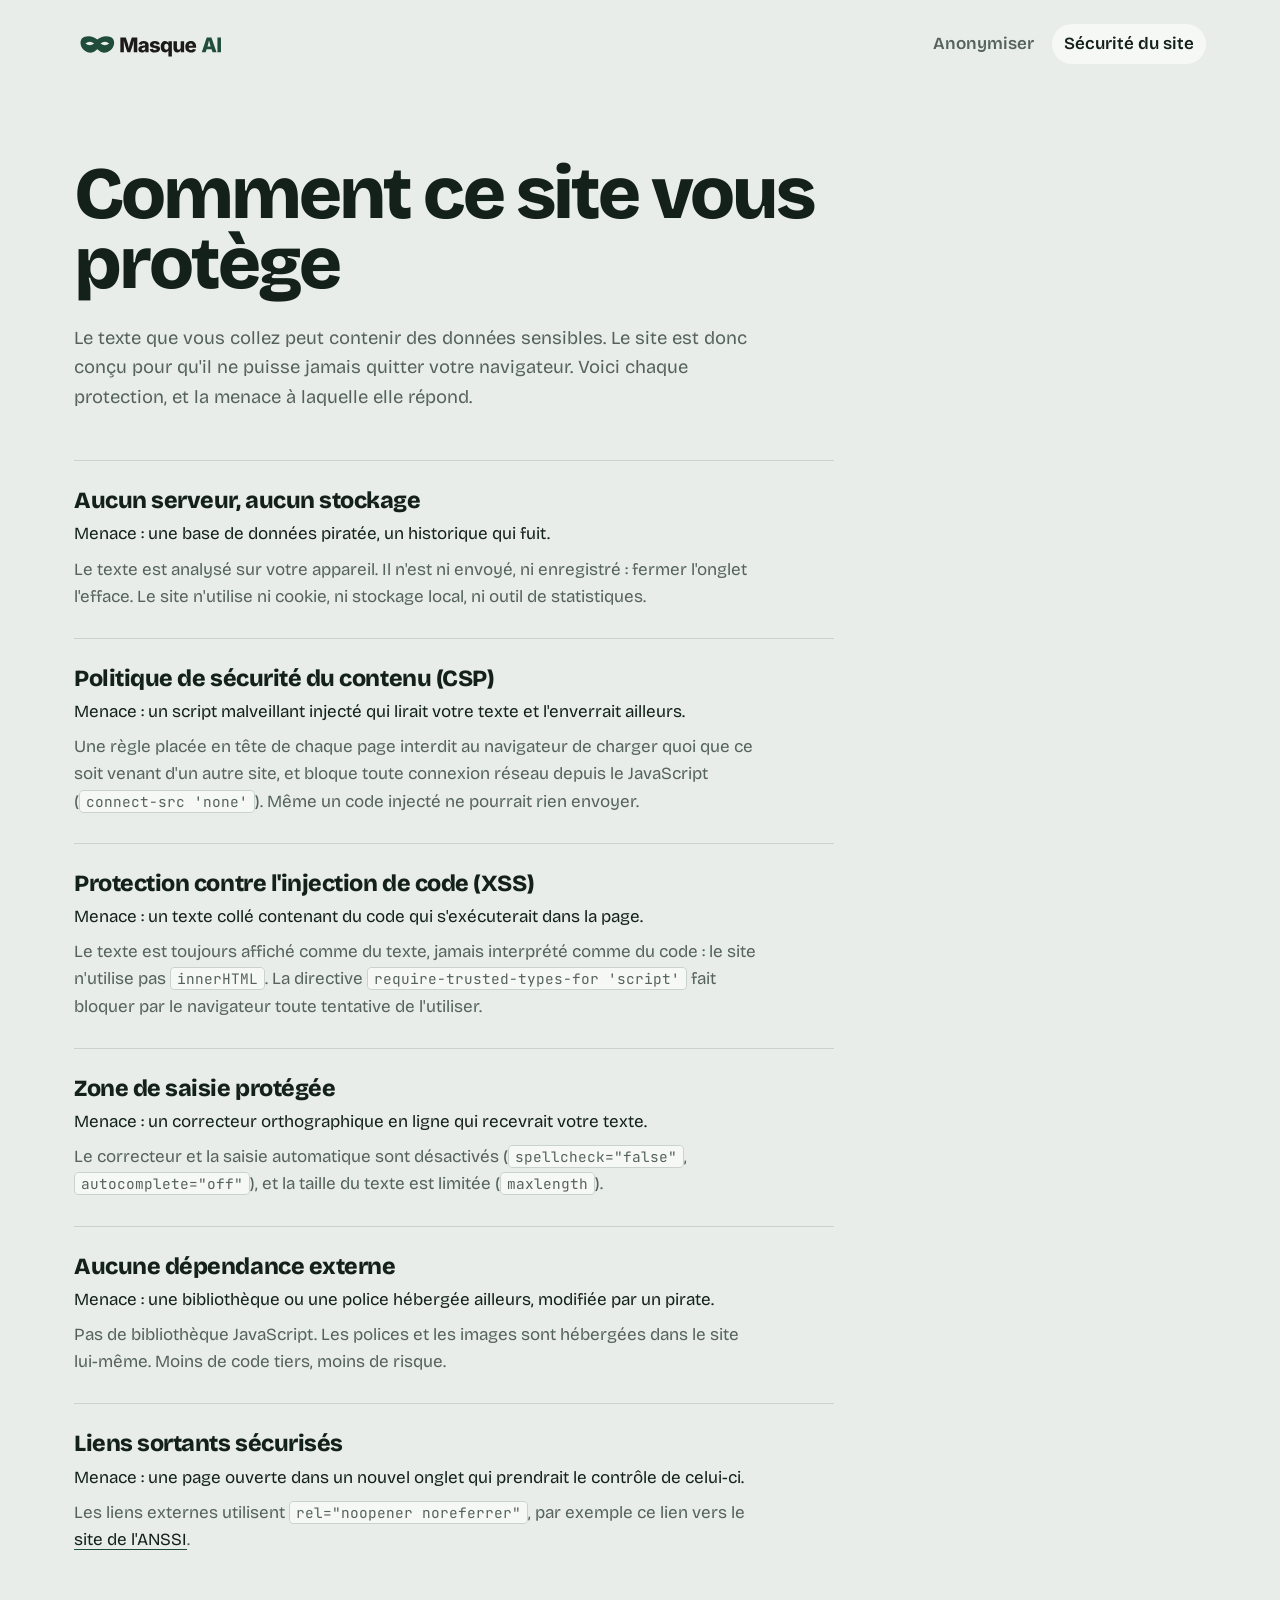
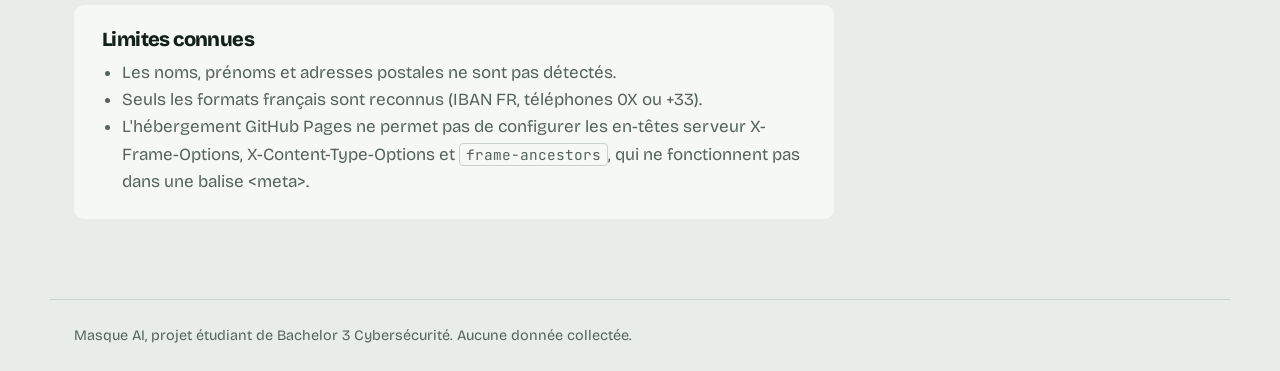
==== securite.html @ 879b7699 "Ajout des pages, du style, des polices et du logo" ====
<!DOCTYPE html>
<!--
  Masque AI — page "Sécurité du site"
  Cette page explique aux visiteurs (et au jury) les protections mises en place.
  Elle n'a pas de JavaScript : c'est une page purement informative.
-->
<html lang="fr">
<head>
  <meta charset="UTF-8">
  <meta name="viewport" content="width=device-width, initial-scale=1">

  <!-- Même politique de sécurité que la page principale,
       en encore plus stricte : aucun script n'est autorisé ici. -->
  <meta http-equiv="Content-Security-Policy"
        content="default-src 'none'; style-src 'self'; img-src 'self'; font-src 'self'; form-action 'none'; base-uri 'none'">
  <meta name="referrer" content="no-referrer">

  <title>Sécurité du site — Masque AI</title>
  <link rel="stylesheet" href="css/style.css">
  <link rel="icon" href="img/icone.svg" type="image/svg+xml">
</head>

<body>
  <a class="evitement" href="#contenu">Aller directement au contenu</a>

  <header class="entete">
    <a href="index.html" class="logo">
      <picture>
        <source srcset="img/logo-sombre.svg" media="(prefers-color-scheme: dark)">
        <img src="img/logo.svg" alt="Masque AI" width="160" height="44">
      </picture>
    </a>
    <nav aria-label="Navigation principale">
      <a href="index.html">Anonymiser</a>
      <a href="securite.html" aria-current="page">Sécurité du site</a>
    </nav>
  </header>

  <main class="page-texte" id="contenu">
    <h1>Comment ce site vous protège</h1>
    <p class="intro">Le texte que vous collez peut contenir des données sensibles.
       Le site est donc conçu pour qu'il ne puisse jamais quitter votre navigateur.
       Voici chaque protection, et la menace à laquelle elle répond.</p>

    <section class="mesure">
      <h2>Aucun serveur, aucun stockage</h2>
      <p class="menace">Menace : une base de données piratée, un historique qui fuit.</p>
      <p>Le texte est analysé sur votre appareil. Il n'est ni envoyé, ni enregistré :
         fermer l'onglet l'efface. Le site n'utilise ni cookie, ni stockage local,
         ni outil de statistiques.</p>
    </section>

    <section class="mesure">
      <h2>Politique de sécurité du contenu (CSP)</h2>
      <p class="menace">Menace : un script malveillant injecté qui lirait votre texte et l'enverrait ailleurs.</p>
      <p>Une règle placée en tête de chaque page interdit au navigateur de charger
         quoi que ce soit venant d'un autre site, et bloque toute connexion réseau
         depuis le JavaScript (<code>connect-src 'none'</code>). Même un code injecté
         ne pourrait rien envoyer.</p>
    </section>

    <section class="mesure">
      <h2>Protection contre l'injection de code (XSS)</h2>
      <p class="menace">Menace : un texte collé contenant du code qui s'exécuterait dans la page.</p>
      <p>Le texte est toujours affiché comme du texte, jamais interprété comme du code :
         le site n'utilise pas <code>innerHTML</code>. La directive
         <code>require-trusted-types-for 'script'</code> fait bloquer par le navigateur
         toute tentative de l'utiliser.</p>
    </section>

    <section class="mesure">
      <h2>Zone de saisie protégée</h2>
      <p class="menace">Menace : un correcteur orthographique en ligne qui recevrait votre texte.</p>
      <p>Le correcteur et la saisie automatique sont désactivés
         (<code>spellcheck="false"</code>, <code>autocomplete="off"</code>),
         et la taille du texte est limitée (<code>maxlength</code>).</p>
    </section>

    <section class="mesure">
      <h2>Aucune dépendance externe</h2>
      <p class="menace">Menace : une bibliothèque ou une police hébergée ailleurs, modifiée par un pirate.</p>
      <p>Pas de bibliothèque JavaScript. Les polices et les images sont hébergées
         dans le site lui-même. Moins de code tiers, moins de risque.</p>
    </section>

    <section class="mesure">
      <h2>Liens sortants sécurisés</h2>
      <p class="menace">Menace : une page ouverte dans un nouvel onglet qui prendrait le contrôle de celui-ci.</p>
      <p>Les liens externes utilisent <code>rel="noopener noreferrer"</code>, par exemple
         ce lien vers le
         <a href="https://cyber.gouv.fr/" target="_blank" rel="noopener noreferrer">site de l'ANSSI</a>.</p>
    </section>

    <div class="limites">
      <h2>Limites connues</h2>
      <ul>
        <li>Les noms, prénoms et adresses postales ne sont pas détectés.</li>
        <li>Seuls les formats français sont reconnus (IBAN FR, téléphones 0X ou +33).</li>
        <li>L'hébergement GitHub Pages ne permet pas de configurer les en-têtes serveur
            X-Frame-Options, X-Content-Type-Options et <code>frame-ancestors</code>,
            qui ne fonctionnent pas dans une balise &lt;meta&gt;.</li>
      </ul>
    </div>
  </main>

  <footer class="pied">
    <p>Masque AI, projet étudiant de Bachelor 3 Cybersécurité. Aucune donnée collectée.</p>
  </footer>
</body>
</html>
---- css/style.css ----
/*
 * Masque AI — mise en forme
 * ------------------------------------------------------------
 * Tout est local : polices, images, styles (exigé par la CSP).
 * Les couleurs et tailles sont regroupées en variables (:root)
 * pour être modifiées à un seul endroit.
 */

/* ---------- Polices hébergées dans le site (dossier fonts/) ----------
   font-display: swap -> le texte s'affiche tout de suite avec une police
   de secours, puis la vraie police la remplace dès qu'elle est chargée. */
@font-face {
  font-family: "Bricolage";
  src: url("../fonts/bricolage-grotesque-latin-400-normal.woff2") format("woff2");
  font-weight: 400; font-display: swap;
}
@font-face {
  font-family: "Bricolage";
  src: url("../fonts/bricolage-grotesque-latin-600-normal.woff2") format("woff2");
  font-weight: 600; font-display: swap;
}
@font-face {
  font-family: "Bricolage";
  src: url("../fonts/bricolage-grotesque-latin-800-normal.woff2") format("woff2");
  font-weight: 800; font-display: swap;
}
@font-face {
  font-family: "JetBrains Mono";
  src: url("../fonts/jetbrains-mono-latin-400-normal.woff2") format("woff2");
  font-weight: 400; font-display: swap;
}

/* ---------- Couleurs et réglages ---------- */
:root {
  --fond: #e8ede9;          /* gris-sauge froid */
  --papier: #f6f8f6;        /* zone de saisie */
  --encre: #14211b;         /* texte principal, vert-noir */
  --discret: #56635c;       /* texte secondaire */
  --vert: #1f4d3a;          /* vert du masque (logo) */
  --vert-fonce: #163a2b;
  --menthe: #9fd8ba;        /* étiquettes [EMAIL]… */
  --surligneur: #f2dc5d;    /* donnée repérée */
  --trait: #c9d3cc;         /* bordures fines */
  --sortie-fond: #1f4d3a;   /* panneau du résultat */
  --sortie-texte: #e4efe8;
  --marqueur: #1f4d3a;      /* coup de marqueur de la démo */

  --police: "Bricolage", "Segoe UI", system-ui, sans-serif;
  --police-mono: "JetBrains Mono", Consolas, ui-monospace, monospace;
  --mesure: 1180px;         /* largeur maximale du contenu */
}

/* Mode sombre automatique selon le réglage de l'appareil */
@media (prefers-color-scheme: dark) {
  :root {
    --fond: #0f1915;
    --papier: #16231d;
    --encre: #e4ece7;
    --discret: #9aaba2;
    --vert: #7fc4a2;
    --vert-fonce: #9fd8ba;
    --trait: #2a3a32;
    --sortie-fond: #1b3a2c;
    --sortie-texte: #e4efe8;
    --surligneur: rgba(242, 220, 93, .38);
  }
}

/* ---------- Base ---------- */
* { box-sizing: border-box; }
html { scroll-behavior: smooth; }

body {
  margin: 0;
  background: var(--fond);
  color: var(--encre);
  font-family: var(--police);
  font-size: 1.0625rem;
  line-height: 1.6;
  -webkit-font-smoothing: antialiased;
}

h1, h2 { margin: 0; line-height: 1; letter-spacing: -0.03em; }
p { margin: 0; }

/* Contour visible au clavier (accessibilité) */
:focus-visible {
  outline: 3px solid var(--surligneur);
  outline-offset: 3px;
  border-radius: 4px;
}

/* Texte lu uniquement par les lecteurs d'écran */
.sr-only {
  position: absolute; width: 1px; height: 1px; overflow: hidden;
  clip: rect(0 0 0 0); white-space: nowrap;
}

/* Lien d'évitement : caché, visible quand on arrive dessus au clavier */
.evitement {
  position: absolute; left: 16px; top: -60px;
  background: var(--encre); color: var(--fond);
  padding: 10px 16px; border-radius: 6px; z-index: 10;
}
.evitement:focus { top: 16px; }

/* ---------- En-tête ---------- */
.entete {
  max-width: var(--mesure);
  margin: 0 auto;
  padding: 24px 24px 0;
  display: flex;
  justify-content: space-between;
  align-items: center;
  gap: 16px;
  flex-wrap: wrap;
}
.logo { display: block; line-height: 0; }
.logo img { height: 40px; width: auto; }

.entete nav { display: flex; gap: 6px; }
.entete nav a {
  color: var(--discret);
  text-decoration: none;
  font-weight: 600;
  padding: 6px 12px;
  border-radius: 999px;
  transition: background-color .2s, color .2s;
}
.entete nav a:hover { color: var(--encre); background: var(--papier); }
.entete nav a[aria-current="page"] { color: var(--encre); background: var(--papier); }

main { max-width: var(--mesure); margin: 0 auto; padding: 0 24px; }

/* ---------- 1. Accueil ---------- */
.accueil { padding: clamp(56px, 10vw, 120px) 0 clamp(64px, 9vw, 110px); }

.accueil h1 {
  font-size: clamp(3.2rem, 10vw, 8rem);
  font-weight: 800;
  line-height: .9;
  letter-spacing: -0.045em;
}

.chapeau {
  max-width: 54ch;
  margin: 36px 0 32px;
  color: var(--discret);
  font-size: 1.15rem;
}

/* --- La phrase de démonstration animée --- */
.demo {
  margin-top: 40px;
  max-width: 30em;
  font-size: clamp(1.2rem, 2.3vw, 1.65rem);
  line-height: 2;
  font-weight: 600;
}

/* Une donnée : surlignée (fond jaune qui s'étale) */
.donnee {
  position: relative;
  white-space: nowrap;
  padding: 2px 4px;
  margin: 0 -2px;
  border-radius: 3px;
  background-image: linear-gradient(var(--surligneur), var(--surligneur));
  background-repeat: no-repeat;
  background-size: 0% 100%;
  animation: surligner 8s ease-in-out infinite;
}
/* Le coup de marqueur : un bloc vert qui recouvre la donnée,
   puis affiche l'étiquette (texte pris dans l'attribut data-tag) */
.donnee::after {
  content: attr(data-tag);
  position: absolute;
  inset: 0;
  display: grid;
  place-items: center;
  background: var(--marqueur);
  color: transparent;
  font-family: var(--police-mono);
  font-size: .62em;
  font-weight: 400;
  letter-spacing: 0;
  border-radius: 3px;
  transform: scaleX(0);
  transform-origin: left center;
  animation: masquer 8s cubic-bezier(.7, 0, .2, 1) infinite;
}
/* Les trois données s'enchaînent, l'une après l'autre */
.donnee:nth-of-type(2), .donnee:nth-of-type(2)::after { animation-delay: .7s; }
.donnee:nth-of-type(3), .donnee:nth-of-type(3)::after { animation-delay: 1.4s; }

@keyframes surligner {
  0%, 6%    { background-size: 0% 100%; }
  16%, 100% { background-size: 100% 100%; }
}
@keyframes masquer {
  0%, 22%   { transform: scaleX(0); color: transparent; opacity: 1; }
  32%       { transform: scaleX(1); color: transparent; }
  38%, 84%  { transform: scaleX(1); color: var(--menthe); opacity: 1; }
  94%, 100% { transform: scaleX(1); color: var(--menthe); opacity: 0; }
}

/* ---------- Boutons ---------- */
.bouton {
  display: inline-flex;
  align-items: center;
  font: inherit;
  font-weight: 600;
  font-size: 1rem;
  padding: 11px 20px;
  border-radius: 6px;
  border: 1.5px solid var(--encre);
  background: transparent;
  color: var(--encre);
  text-decoration: none;
  cursor: pointer;
  transition: background-color .2s, color .2s, transform .1s;
}
.bouton:hover { background: var(--encre); color: var(--fond); }
.bouton:active { transform: translateY(1px); }
.bouton.principal { background: var(--vert); border-color: var(--vert); color: #f6f8f6; }
.bouton.principal:hover { background: var(--vert-fonce); border-color: var(--vert-fonce); }
.bouton.discret { border-color: transparent; color: var(--discret); }
.bouton.discret:hover { background: var(--papier); color: var(--encre); }
.bouton:disabled { opacity: .45; cursor: not-allowed; }
.bouton:disabled:hover { background: var(--vert); }

@media (prefers-color-scheme: dark) {
  .bouton.principal { color: #0f1915; }
}

/* ---------- 2. L'outil ---------- */
.outil {
  padding: 56px 0 72px;
  border-top: 1.5px solid var(--encre);
}
.outil h2 { font-size: clamp(2rem, 4vw, 3rem); font-weight: 800; margin-bottom: 32px; }

.zones {
  display: grid;
  grid-template-columns: 1fr 1fr;
  gap: 24px;
  align-items: stretch;
}

.zone { display: flex; flex-direction: column; }
.zone label, .libelle { font-weight: 600; margin-bottom: 10px; }

textarea, .sortie {
  flex: 1;
  min-height: 300px;
  width: 100%;
  padding: 18px 20px;
  border-radius: 10px;
  font-family: var(--police-mono);
  font-size: .9rem;
  line-height: 1.75;
}
textarea {
  resize: vertical;
  border: 1.5px solid var(--trait);
  background: var(--papier);
  color: var(--encre);
  transition: border-color .2s;
}
textarea:hover { border-color: var(--discret); }
textarea:focus { border-color: var(--vert); outline: none; box-shadow: 0 0 0 4px color-mix(in srgb, var(--vert) 20%, transparent); }
textarea::placeholder { color: var(--discret); }

/* Le panneau de résultat : vert, comme le masque */
.sortie {
  background: var(--sortie-fond);
  color: var(--sortie-texte);
  white-space: pre-wrap;        /* garde les retours à la ligne du texte */
  overflow-wrap: anywhere;
  overflow-y: auto;
  max-height: 520px;
}
.sortie .vide { color: color-mix(in srgb, var(--sortie-texte) 55%, transparent); }

/* Une étiquette dans le résultat : apparaît comme un tampon */
.etiquette {
  display: inline-block;
  padding: 0 6px;
  border-radius: 4px;
  background: var(--menthe);
  color: #102a1e;
  line-height: 1.5;
  animation: tamponner .45s cubic-bezier(.2, 1.4, .4, 1) both;
  /* --i est fixé par le JavaScript : chaque étiquette arrive un peu après la précédente */
  animation-delay: calc(var(--i, 0) * 90ms);
}
@keyframes tamponner {
  from { opacity: 0; transform: scale(.4) rotate(-6deg); }
  to   { opacity: 1; transform: none; }
}

/* Le résultat entier glisse doucement quand il est remplacé */
.sortie.nouveau { animation: apparaitre .35s ease-out; }
@keyframes apparaitre {
  from { opacity: .3; }
  to   { opacity: 1; }
}

.boutons { display: flex; flex-wrap: wrap; gap: 10px; margin-top: 16px; }

/* ---------- Bilan ---------- */
.bilan {
  margin-top: 28px;
  display: flex;
  flex-wrap: wrap;
  align-items: center;
  gap: 10px 18px;
}
.bilan p { font-weight: 600; }
.bilan ul { display: flex; flex-wrap: wrap; gap: 8px; margin: 0; padding: 0; list-style: none; }
.bilan li {
  padding: 4px 12px;
  border-radius: 999px;
  background: var(--papier);
  border: 1.5px solid var(--trait);
  font-size: .95rem;
  animation: monter .4s ease-out both;
  animation-delay: calc(var(--i, 0) * 70ms + 200ms);
}
.bilan li strong { color: var(--vert); margin-right: 4px; }
@keyframes monter {
  from { opacity: 0; transform: translateY(8px); }
  to   { opacity: 1; transform: none; }
}

.avertissement { margin-top: 18px; font-size: .92rem; color: var(--discret); }

/* ---------- 3. Promesses ---------- */
.promesses {
  display: grid;
  grid-template-columns: repeat(3, 1fr);
  gap: 32px;
  padding: 64px 0 80px;
  border-top: 1.5px solid var(--encre);
}
.promesse h2 { font-size: clamp(1.7rem, 3vw, 2.4rem); font-weight: 800; margin-bottom: 14px; }
.promesse p { color: var(--discret); max-width: 34ch; }
.lien-securite {
  grid-column: 1 / -1;
  justify-self: start;
  color: var(--encre);
  font-weight: 600;
  text-decoration-thickness: 2px;
  text-underline-offset: 5px;
  text-decoration-color: var(--vert);
}
.lien-securite:hover { text-decoration-color: var(--encre); }

/* ---------- Page Sécurité ---------- */
.page-texte > * { max-width: 760px; }
.page-texte { padding-top: clamp(48px, 8vw, 96px); padding-bottom: 80px; }
.page-texte h1 { font-size: clamp(2.6rem, 7vw, 4.6rem); font-weight: 800; line-height: .95; letter-spacing: -0.04em; }
.page-texte .intro { margin: 24px 0 48px; font-size: 1.15rem; color: var(--discret); max-width: 58ch; }
.mesure {
  display: grid;
  grid-template-columns: 1fr;
  gap: 8px;
  padding: 28px 0;
  border-top: 1.5px solid var(--trait);
}
.mesure h2 { font-size: 1.45rem; font-weight: 800; letter-spacing: -0.02em; }
.mesure p { color: var(--discret); max-width: 62ch; }
.mesure .menace { color: var(--encre); }
.limites { margin-top: 24px; padding: 24px 28px; border-radius: 10px; background: var(--papier); }
.limites h2 { font-size: 1.25rem; font-weight: 800; margin-bottom: 10px; }
.limites ul { margin: 0; padding-left: 20px; color: var(--discret); }
code {
  font-family: var(--police-mono);
  font-size: .85em;
  background: var(--papier);
  border: 1px solid var(--trait);
  padding: 1px 6px;
  border-radius: 4px;
}
.page-texte a { color: var(--encre); text-decoration-color: var(--vert); text-underline-offset: 4px; }

/* ---------- Pied de page ---------- */
.pied {
  max-width: var(--mesure);
  margin: 0 auto;
  padding: 24px;
  border-top: 1px solid var(--trait);
  color: var(--discret);
  font-size: .9rem;
}

/* ---------- Téléphone ---------- */
@media (max-width: 820px) {
  .zones, .promesses { grid-template-columns: 1fr; }
  .lien-securite { grid-column: auto; }
}

/* ---------- Réduire les animations ----------
   Si l'utilisateur a demandé à son système de limiter les animations
   (gêne visuelle, vertiges), on les coupe et on affiche l'état final. */
@media (prefers-reduced-motion: reduce) {
  html { scroll-behavior: auto; }
  *, *::before, *::after { animation: none !important; transition: none !important; }
  .donnee { background-size: 100% 100%; }
  .donnee::after { transform: scaleX(1); color: var(--menthe); }
}
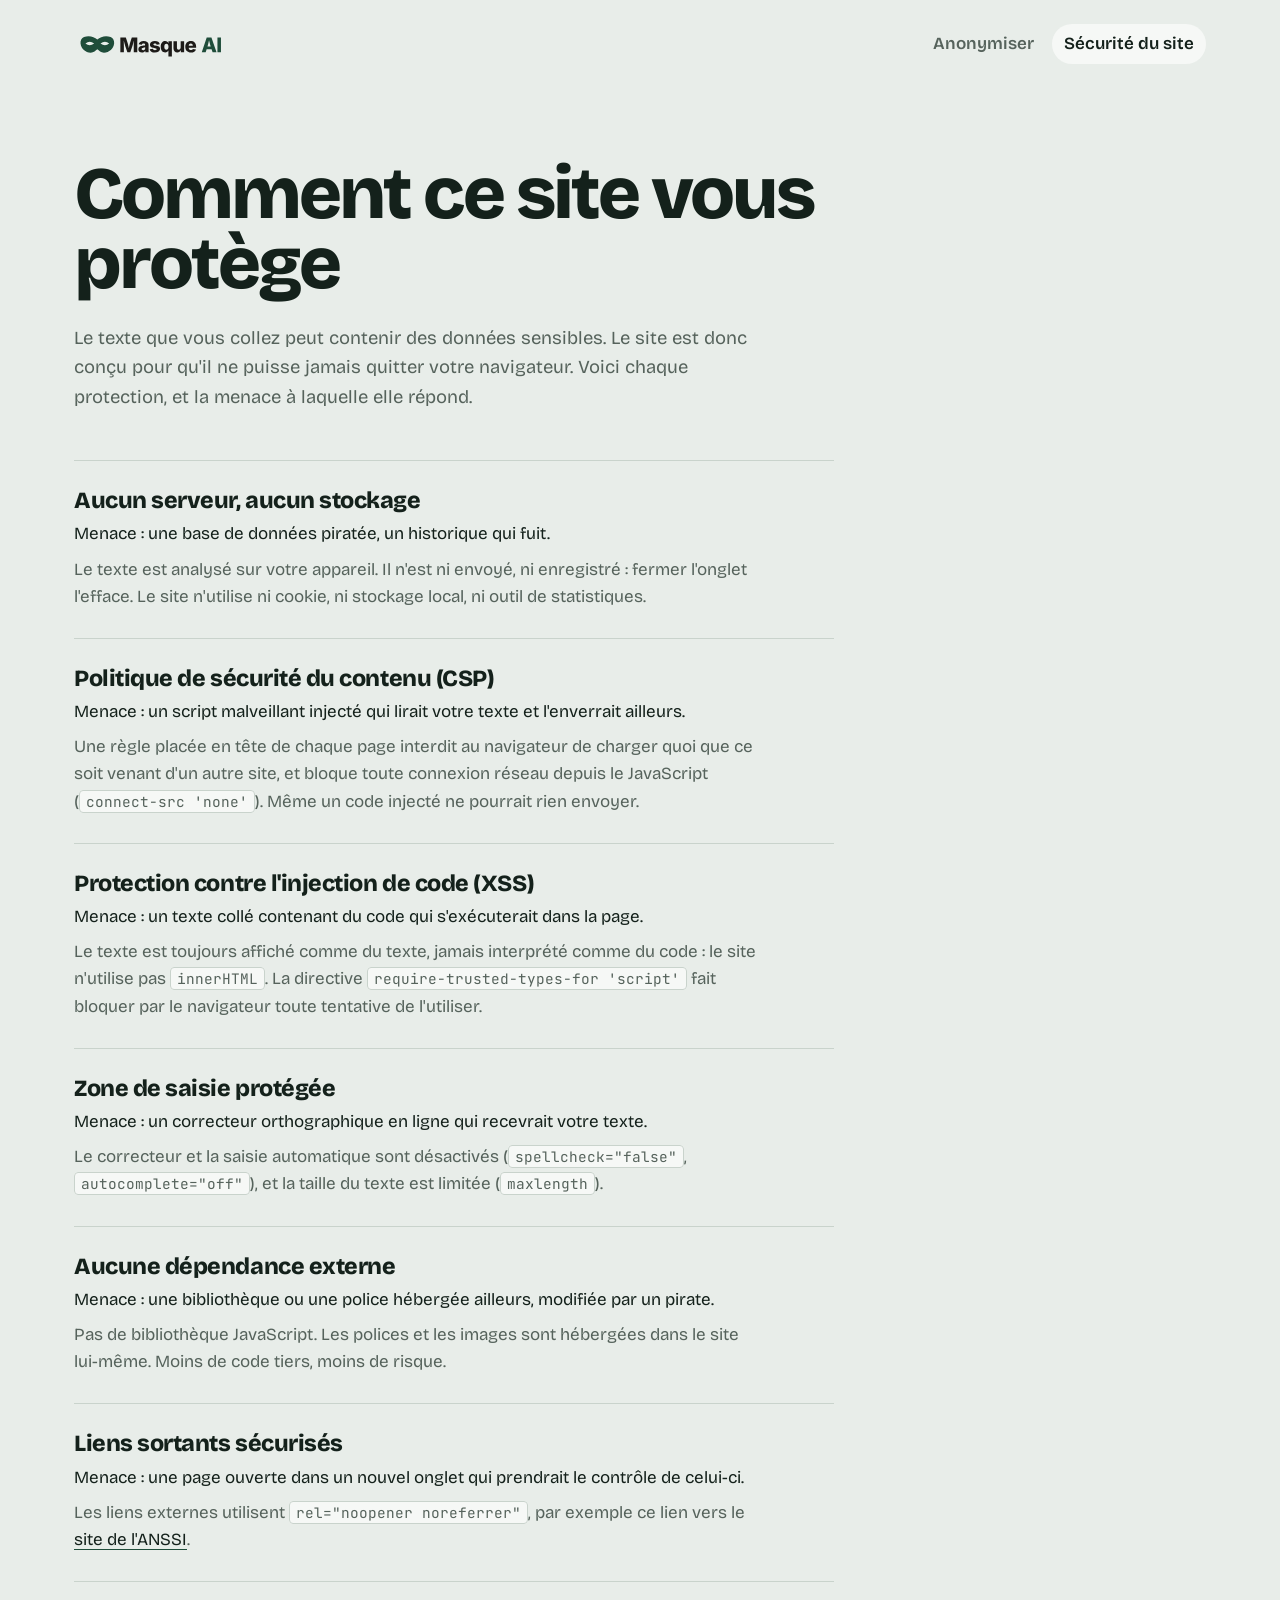
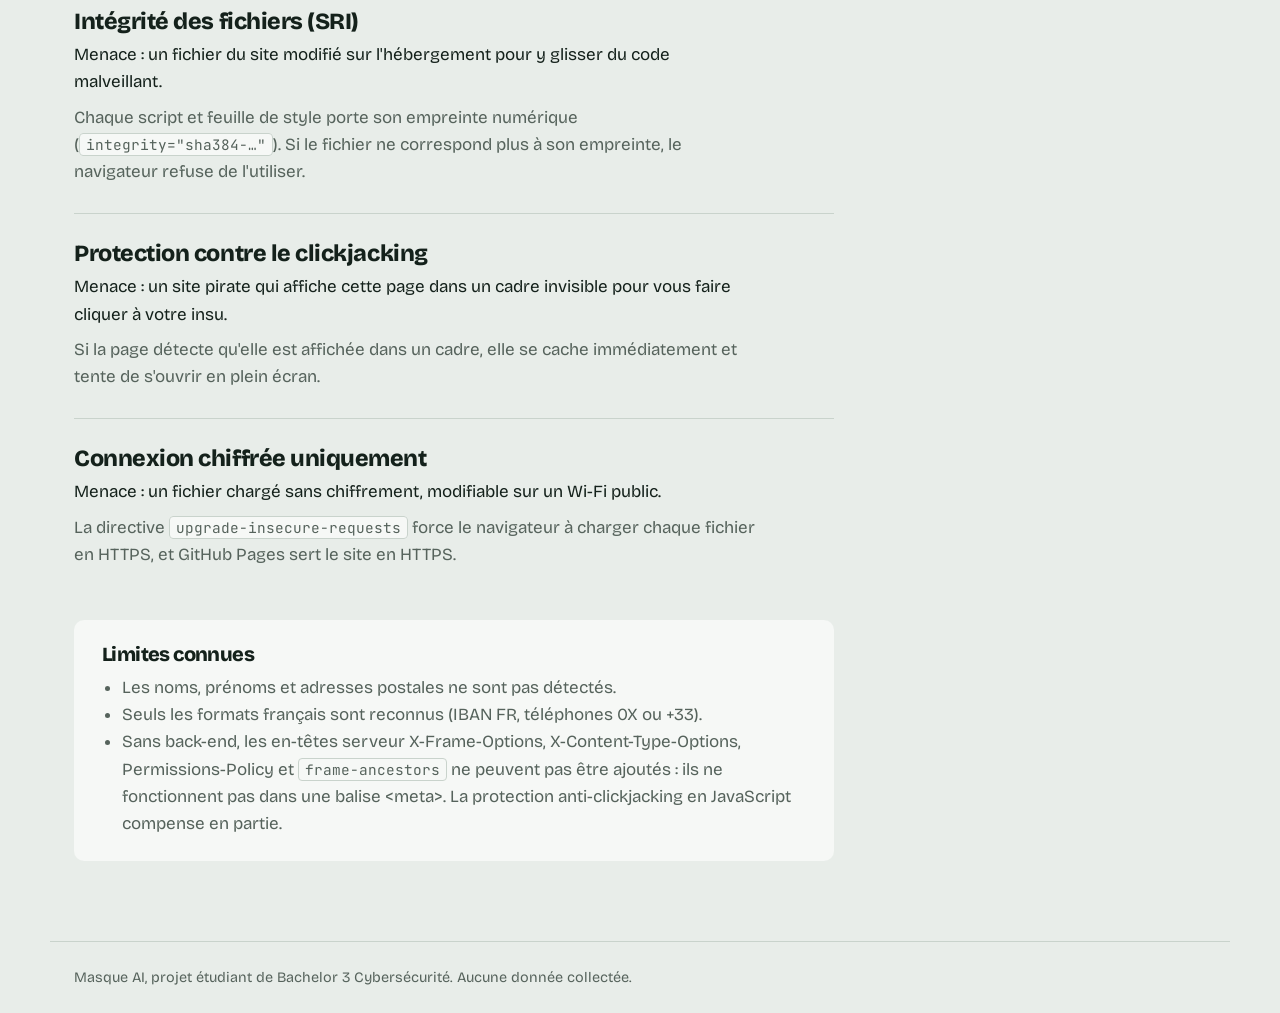
==== commit 4d023b4c: "Ajout des protections SRI, anti-clickjacking et HTTPS forcé" ====
--- a/securite.html
+++ b/securite.html
@@ -2,7 +2,7 @@
 <!--
   Masque AI — page "Sécurité du site"
   Cette page explique aux visiteurs (et au jury) les protections mises en place.
-  Elle n'a pas de JavaScript : c'est une page purement informative.
+  Son seul JavaScript est la protection anti-clickjacking (js/anti-cadre.js).
 -->
 <html lang="fr">
 <head>
@@ -10,13 +10,27 @@
   <meta name="viewport" content="width=device-width, initial-scale=1">
 
   <!-- Même politique de sécurité que la page principale,
-       en encore plus stricte : aucun script n'est autorisé ici. -->
+       sans connect-src : default-src 'none' bloque déjà le réseau.
+       Seul script autorisé : la protection anti-clickjacking. -->
   <meta http-equiv="Content-Security-Policy"
-        content="default-src 'none'; style-src 'self'; img-src 'self'; font-src 'self'; form-action 'none'; base-uri 'none'">
+        content="default-src 'none'; script-src 'self'; style-src 'self'; img-src 'self'; font-src 'self'; form-action 'none'; base-uri 'none'; require-trusted-types-for 'script'; upgrade-insecure-requests">
   <meta name="referrer" content="no-referrer">
 
   <title>Sécurité du site — Masque AI</title>
-  <link rel="stylesheet" href="css/style.css">
+  <!-- ============================================================
+       BALISE DE SÉCURITÉ : protection anti-clickjacking
+       Chargée en premier et SANS "defer" pour agir avant l'affichage.
+       Voir les explications dans js/anti-cadre.js.
+
+       BALISE DE SÉCURITÉ : intégrité des fichiers (SRI)
+       L'attribut integrity contient l'empreinte (hash SHA-384) du fichier.
+       Si quelqu'un modifie le fichier sur l'hébergement, l'empreinte
+       ne correspond plus et le navigateur REFUSE de l'utiliser.
+       Après chaque modification d'un fichier CSS ou JS, relancer :
+           python outils/calculer-sri.py
+       ============================================================ -->
+  <script src="js/anti-cadre.js" integrity="sha384-+0E3i8DqePn9LbfIVw2+/F7cMXVH17Sma+U33zS3TZ/E7EXue5Sn9tZrlIP4exAw"></script>
+  <link rel="stylesheet" href="css/style.css" integrity="sha384-pQVFpG8K+AScbh5lOtzl/P4HTD5iIZV5lNFqGr3i0U2rT8w2DohHfzNxYqlKOqJj">
   <link rel="icon" href="img/icone.svg" type="image/svg+xml">
 </head>
 
@@ -91,14 +105,37 @@
          <a href="https://cyber.gouv.fr/" target="_blank" rel="noopener noreferrer">site de l'ANSSI</a>.</p>
     </section>
 
+    <section class="mesure">
+      <h2>Intégrité des fichiers (SRI)</h2>
+      <p class="menace">Menace : un fichier du site modifié sur l'hébergement pour y glisser du code malveillant.</p>
+      <p>Chaque script et feuille de style porte son empreinte numérique
+         (<code>integrity="sha384-…"</code>). Si le fichier ne correspond plus
+         à son empreinte, le navigateur refuse de l'utiliser.</p>
+    </section>
+
+    <section class="mesure">
+      <h2>Protection contre le clickjacking</h2>
+      <p class="menace">Menace : un site pirate qui affiche cette page dans un cadre invisible pour vous faire cliquer à votre insu.</p>
+      <p>Si la page détecte qu'elle est affichée dans un cadre, elle se cache
+         immédiatement et tente de s'ouvrir en plein écran.</p>
+    </section>
+
+    <section class="mesure">
+      <h2>Connexion chiffrée uniquement</h2>
+      <p class="menace">Menace : un fichier chargé sans chiffrement, modifiable sur un Wi-Fi public.</p>
+      <p>La directive <code>upgrade-insecure-requests</code> force le navigateur à charger
+         chaque fichier en HTTPS, et GitHub Pages sert le site en HTTPS.</p>
+    </section>
+
     <div class="limites">
       <h2>Limites connues</h2>
       <ul>
         <li>Les noms, prénoms et adresses postales ne sont pas détectés.</li>
         <li>Seuls les formats français sont reconnus (IBAN FR, téléphones 0X ou +33).</li>
-        <li>L'hébergement GitHub Pages ne permet pas de configurer les en-têtes serveur
-            X-Frame-Options, X-Content-Type-Options et <code>frame-ancestors</code>,
-            qui ne fonctionnent pas dans une balise &lt;meta&gt;.</li>
+        <li>Sans back-end, les en-têtes serveur X-Frame-Options, X-Content-Type-Options,
+            Permissions-Policy et <code>frame-ancestors</code> ne peuvent pas être ajoutés :
+            ils ne fonctionnent pas dans une balise &lt;meta&gt;. La protection
+            anti-clickjacking en JavaScript compense en partie.</li>
       </ul>
     </div>
   </main>
